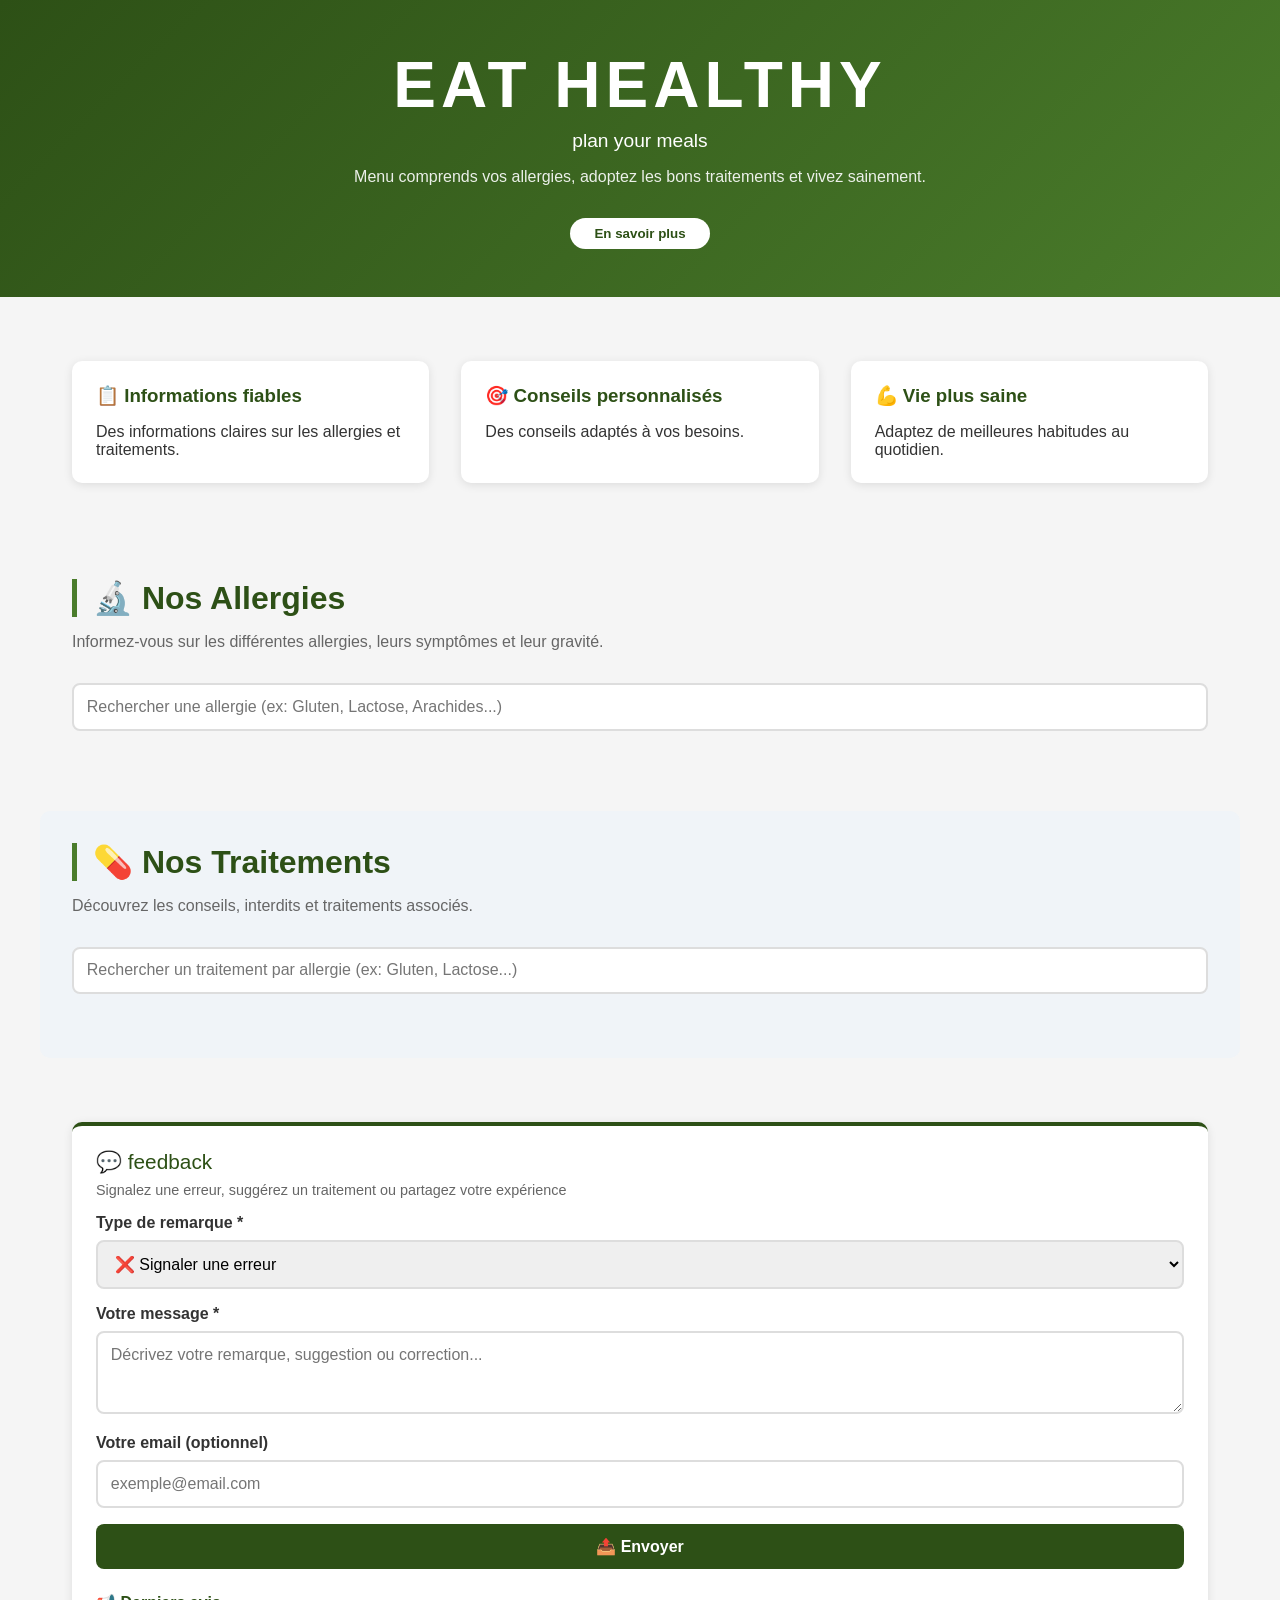
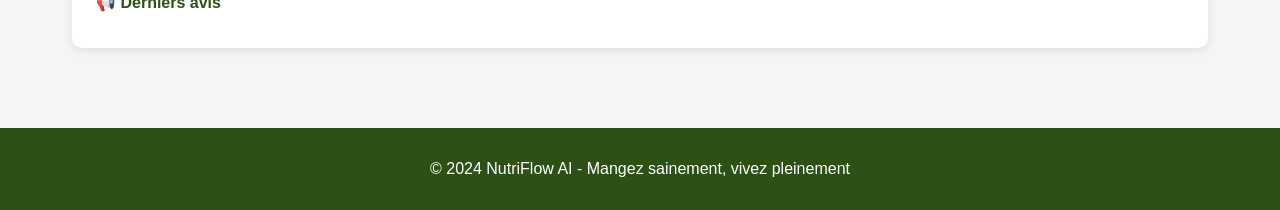
==== front_allergie_traitement.html @ 2b4dcabd "Add files via upload" ====
<!DOCTYPE html>
<html lang="fr">
<head>
    <meta charset="UTF-8">
    <meta name="viewport" content="width=device-width, initial-scale=1.0">
    <title>NutriFlow AI - Allergies & Traitements</title>
    <style>
        * {
            margin: 0;
            padding: 0;
            box-sizing: border-box;
        }

        body {
            font-family: 'Segoe UI', Tahoma, Geneva, Verdana, sans-serif;
            background: #f5f5f5;
            color: #333;
        }

        .banner {
            background: linear-gradient(135deg, #2d5016 0%, #4a7c2b 100%);
            padding: 3rem 2rem;
            text-align: center;
            color: white;
        }

        .banner h1 {
            font-size: 4rem;
            letter-spacing: 5px;
            margin-bottom: 0.5rem;
        }

        .banner p {
            font-size: 1.2rem;
            margin-bottom: 1rem;
        }

        .banner .subtitle {
            font-size: 1rem;
            opacity: 0.9;
        }

        .btn-primary {
            margin-top: 1rem;
            padding: 0.5rem 1.5rem;
            background: white;
            color: #2d5016;
            border: none;
            border-radius: 25px;
            cursor: pointer;
            font-weight: bold;
        }

        .container {
            max-width: 1200px;
            margin: 0 auto;
            padding: 2rem;
        }

        .section-title {
            font-size: 2rem;
            margin-bottom: 1rem;
            color: #2d5016;
            border-left: 5px solid #4a7c2b;
            padding-left: 1rem;
        }

        .section-subtitle {
            color: #666;
            margin-bottom: 2rem;
        }

        .info-cards {
            display: grid;
            grid-template-columns: repeat(auto-fit, minmax(300px, 1fr));
            gap: 2rem;
            margin: 2rem 0;
        }

        .info-card {
            background: white;
            padding: 1.5rem;
            border-radius: 10px;
            box-shadow: 0 2px 10px rgba(0,0,0,0.1);
        }

        .info-card h3 {
            color: #2d5016;
            margin-bottom: 1rem;
        }

        .search-box {
            margin: 1rem 0 2rem 0;
        }

        .search-box input {
            width: 100%;
            padding: 0.8rem;
            border: 2px solid #ddd;
            border-radius: 8px;
            font-size: 1rem;
        }

        .search-box input:focus {
            outline: none;
            border-color: #4a7c2b;
        }

        .result-table {
            width: 100%;
            border-collapse: collapse;
            background: white;
            border-radius: 10px;
            overflow: hidden;
            box-shadow: 0 2px 10px rgba(0,0,0,0.1);
        }

        .result-table th {
            background: #2d5016;
            color: white;
            padding: 1rem;
            text-align: left;
        }

        .result-table td {
            padding: 1rem;
            border-bottom: 1px solid #eee;
        }

        .result-table tr:hover {
            background: #f9f9f9;
        }

        .badge {
            display: inline-block;
            padding: 0.3rem 0.8rem;
            border-radius: 20px;
            font-size: 0.8rem;
            font-weight: bold;
        }

        .badge-legere {
            background: #4caf50;
            color: white;
        }

        .badge-moderate {
            background: #ff9800;
            color: white;
        }

        .badge-severe {
            background: #f44336;
            color: white;
        }

        .badge-faible {
            background: #4caf50;
            color: white;
        }

        .badge-moyen {
            background: #ff9800;
            color: white;
        }

        .badge-eleve {
            background: #f44336;
            color: white;
        }

        .no-result {
            text-align: center;
            padding: 2rem;
            background: white;
            border-radius: 10px;
            color: #999;
        }

        /* Feedback Box */
        .feedback-box {
            background: white;
            border-radius: 10px;
            margin-top: 2rem;
            padding: 1.5rem;
            box-shadow: 0 2px 10px rgba(0,0,0,0.1);
            border-top: 4px solid #2d5016;
        }

        .feedback-title {
            color: #2d5016;
            margin-bottom: 0.5rem;
            font-size: 1.3rem;
            display: flex;
            align-items: center;
            gap: 0.5rem;
        }

        .form-group {
            margin-bottom: 1rem;
        }

        .form-group label {
            display: block;
            margin-bottom: 0.5rem;
            font-weight: bold;
            color: #333;
        }

        .form-group input, .form-group select, .form-group textarea {
            width: 100%;
            padding: 0.8rem;
            border: 2px solid #ddd;
            border-radius: 8px;
            font-size: 1rem;
            font-family: inherit;
        }

        .form-group input:focus, .form-group select:focus, .form-group textarea:focus {
            outline: none;
            border-color: #4a7c2b;
        }

        .btn-submit {
            background: #2d5016;
            color: white;
            padding: 0.8rem 1.5rem;
            border: none;
            border-radius: 8px;
            cursor: pointer;
            font-weight: bold;
            font-size: 1rem;
            width: 100%;
        }

        .btn-submit:hover {
            background: #4a7c2b;
        }

        .feedback-card {
            background: #f9f9f9;
            padding: 1rem;
            border-radius: 8px;
            margin-bottom: 0.8rem;
            border-left: 4px solid #2d5016;
        }

        .feedback-header {
            display: flex;
            justify-content: space-between;
            align-items: center;
            margin-bottom: 0.5rem;
            flex-wrap: wrap;
        }

        .feedback-type {
            font-weight: bold;
            font-size: 0.85rem;
        }

        .feedback-date {
            font-size: 0.7rem;
            color: #999;
        }

        .feedback-message {
            color: #555;
            line-height: 1.5;
            margin: 0.5rem 0;
        }

        .alert {
            padding: 0.8rem;
            border-radius: 8px;
            margin-bottom: 1rem;
        }

        .alert-success {
            background: #d4edda;
            color: #155724;
            border: 1px solid #c3e6cb;
        }

        .alert-error {
            background: #f8d7da;
            color: #721c24;
            border: 1px solid #f5c6cb;
        }

        .footer {
            background: #2d5016;
            color: white;
            text-align: center;
            padding: 2rem;
            margin-top: 3rem;
        }

        @media (max-width: 768px) {
            .banner h1 {
                font-size: 2.5rem;
            }
            .result-table {
                font-size: 0.8rem;
            }
            .result-table th, .result-table td {
                padding: 0.5rem;
            }
            .feedback-header {
                flex-direction: column;
                align-items: flex-start;
                gap: 0.3rem;
            }
        }
    </style>
</head>
<body>
    <div class="banner">
        <h1>EAT HEALTHY</h1>
        <p>plan your meals</p>
        <p class="subtitle">Menu comprends vos allergies, adoptez les bons traitements et vivez sainement.</p>
        <button class="btn-primary" onclick="scrollToAllergies()">En savoir plus</button>
    </div>

    <div class="container">
        <div class="info-cards">
            <div class="info-card">
                <h3>📋 Informations fiables</h3>
                <p>Des informations claires sur les allergies et traitements.</p>
            </div>
            <div class="info-card">
                <h3>🎯 Conseils personnalisés</h3>
                <p>Des conseils adaptés à vos besoins.</p>
            </div>
            <div class="info-card">
                <h3>💪 Vie plus saine</h3>
                <p>Adaptez de meilleures habitudes au quotidien.</p>
            </div>
        </div>
    </div>

    <!-- Section Allergies -->
    <div class="container" id="allergies-section">
        <h2 class="section-title">🔬 Nos Allergies</h2>
        <p class="section-subtitle">Informez-vous sur les différentes allergies, leurs symptômes et leur gravité.</p>
        
        <div class="search-box">
            <input type="text" id="searchAllergie" placeholder="Rechercher une allergie (ex: Gluten, Lactose, Arachides...)" onkeyup="searchAllergie()">
        </div>
        
        <div id="allergie-result"></div>
    </div>

    <!-- Section Traitements -->
    <div class="container" style="background: #f0f4f8; border-radius: 10px; margin-top: 1rem;">
        <h2 class="section-title">💊 Nos Traitements</h2>
        <p class="section-subtitle">Découvrez les conseils, interdits et traitements associés.</p>
        
        <div class="search-box">
            <input type="text" id="searchTraitement" placeholder="Rechercher un traitement par allergie (ex: Gluten, Lactose...)" onkeyup="searchTraitement()">
        </div>
        
        <div id="traitement-result"></div>
    </div>

    <!-- Feedback Box -->
    <div class="container">
        <div class="feedback-box">
            <div class="feedback-title">
                💬 feedback
            </div>
            <p style="color: #666; margin-bottom: 1rem; font-size: 0.9rem;">Signalez une erreur, suggérez un traitement ou partagez votre expérience</p>
            
            <div id="feedback-message"></div>
            
            <form id="feedback-form">
                <div class="form-group">
                    <label>Type de remarque *</label>
                    <select id="feedback-type">
                        <option value="erreur">❌ Signaler une erreur</option>
                        <option value="suggestion">💡 Suggérer un traitement/conseil</option>
                        <option value="experience">📝 Partager mon expérience</option>
                        <option value="alternative">🍽️ Proposer une alternative alimentaire</option>
                    </select>
                </div>
                
                <div class="form-group">
                    <label>Votre message *</label>
                    <textarea id="feedback-message-text" rows="3" placeholder="Décrivez votre remarque, suggestion ou correction..."></textarea>
                </div>
                
                <div class="form-group">
                    <label>Votre email (optionnel)</label>
                    <input type="email" id="feedback-email" placeholder="exemple@email.com">
                </div>
                
                <button type="submit" class="btn-submit">📤 Envoyer</button>
            </form>
            
            <!-- Derniers avis -->
            <div style="margin-top: 1.5rem;">
                <h3 style="color: #2d5016; margin-bottom: 0.8rem; font-size: 1rem;">📢 Derniers avis</h3>
                <div id="recent-feedback"></div>
            </div>
        </div>
    </div>

    <footer class="footer">
        <p>© 2024 NutriFlow AI - Mangez sainement, vivez pleinement</p>
    </footer>

    <script src="front_allergie_traitement.js"></script>
    <script>
        function scrollToAllergies() {
            document.getElementById('allergies-section').scrollIntoView({ behavior: 'smooth' });
        }
    </script>
</body>
</html>
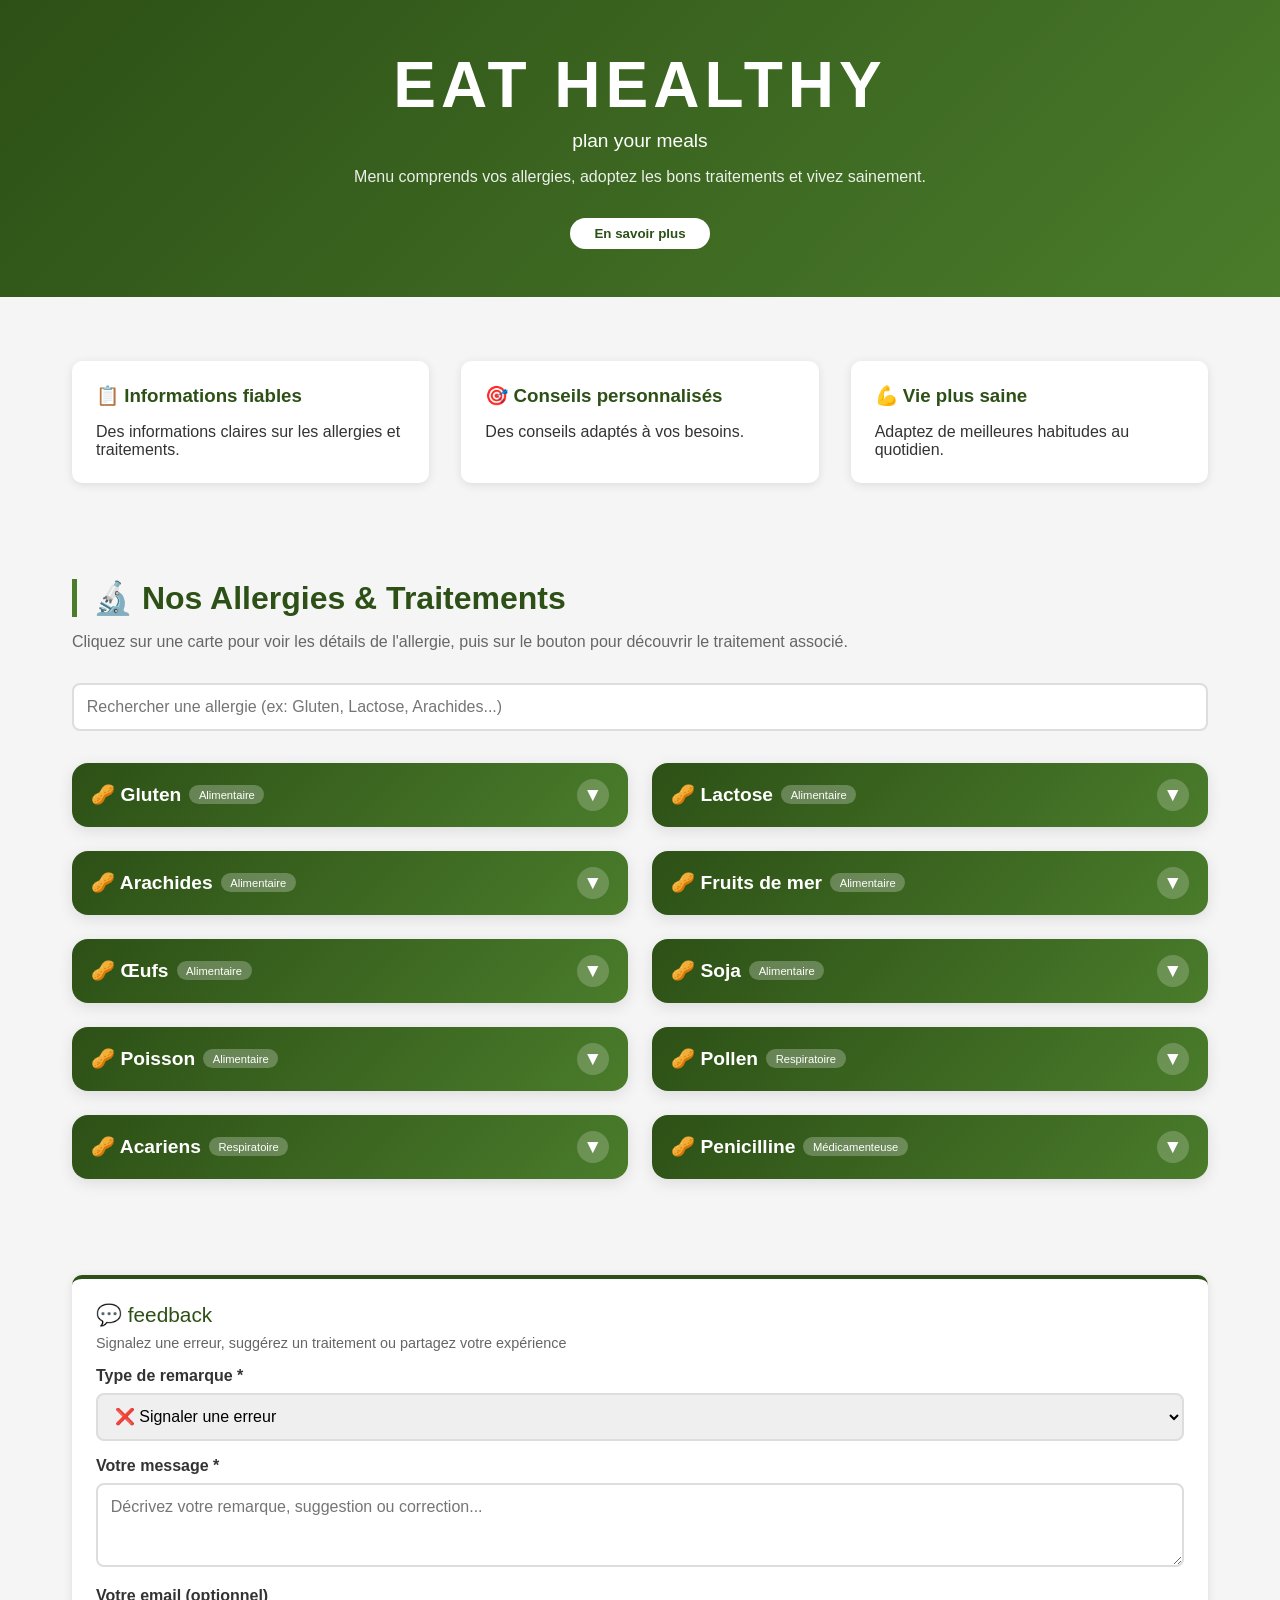
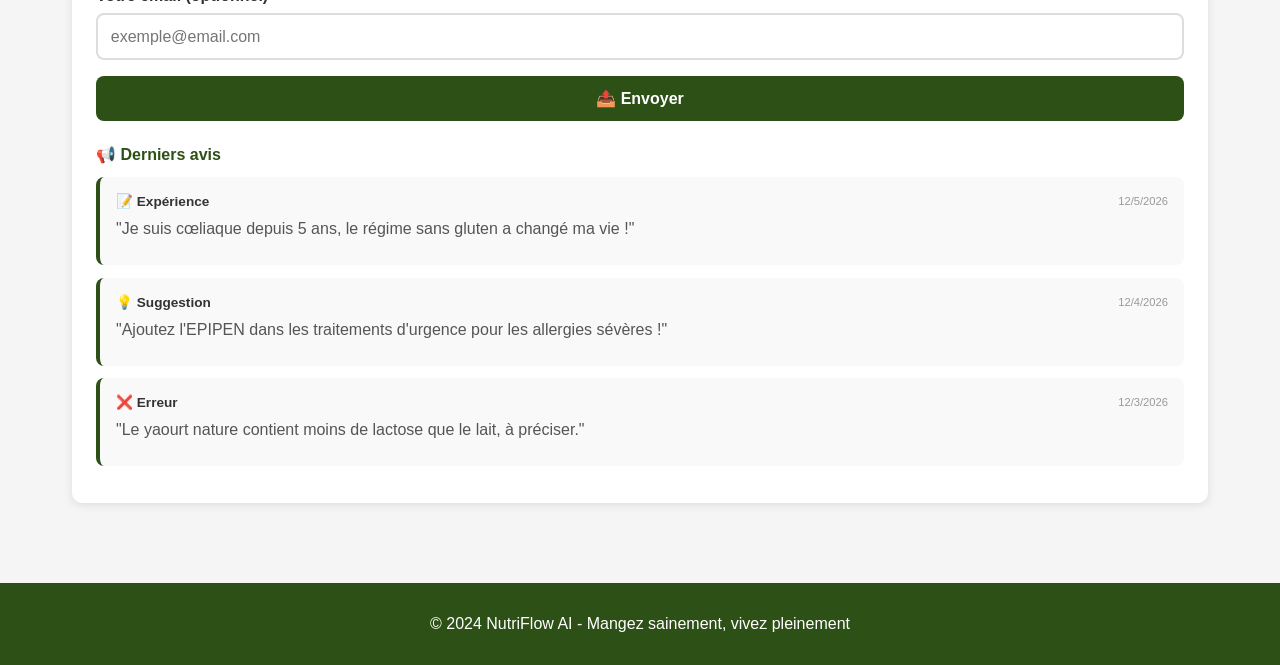
==== commit 9c905746: "Add files via upload" ====
--- a/front_allergie_traitement.html
+++ b/front_allergie_traitement.html
@@ -5,6 +5,7 @@
     <meta name="viewport" content="width=device-width, initial-scale=1.0">
     <title>NutriFlow AI - Allergies & Traitements</title>
     <style>
+        /* ===== STYLES EXISTANTS ===== */
         * {
             margin: 0;
             padding: 0;
@@ -106,75 +107,35 @@
             border-color: #4a7c2b;
         }
 
-        .result-table {
-            width: 100%;
-            border-collapse: collapse;
-            background: white;
-            border-radius: 10px;
-            overflow: hidden;
-            box-shadow: 0 2px 10px rgba(0,0,0,0.1);
-        }
-
-        .result-table th {
-            background: #2d5016;
-            color: white;
-            padding: 1rem;
-            text-align: left;
-        }
-
-        .result-table td {
-            padding: 1rem;
-            border-bottom: 1px solid #eee;
-        }
-
-        .result-table tr:hover {
-            background: #f9f9f9;
-        }
-
-        .badge {
-            display: inline-block;
-            padding: 0.3rem 0.8rem;
-            border-radius: 20px;
-            font-size: 0.8rem;
-            font-weight: bold;
-        }
-
-        .badge-legere {
-            background: #4caf50;
-            color: white;
-        }
-
-        .badge-moderate {
-            background: #ff9800;
-            color: white;
-        }
-
-        .badge-severe {
-            background: #f44336;
-            color: white;
-        }
-
-        .badge-faible {
-            background: #4caf50;
-            color: white;
-        }
-
-        .badge-moyen {
-            background: #ff9800;
-            color: white;
-        }
-
-        .badge-eleve {
-            background: #f44336;
-            color: white;
-        }
-
         .no-result {
             text-align: center;
             padding: 2rem;
             background: white;
             border-radius: 10px;
             color: #999;
+        }
+
+        .badge {
+            display: inline-block;
+            padding: 0.3rem 0.8rem;
+            border-radius: 20px;
+            font-size: 0.8rem;
+            font-weight: bold;
+        }
+
+        .badge-legere, .badge-faible {
+            background: #4caf50;
+            color: white;
+        }
+
+        .badge-moderate, .badge-moyen {
+            background: #ff9800;
+            color: white;
+        }
+
+        .badge-severe, .badge-eleve {
+            background: #f44336;
+            color: white;
         }
 
         /* Feedback Box */
@@ -198,6 +159,7 @@
 
         .form-group {
             margin-bottom: 1rem;
+            position: relative;
         }
 
         .form-group label {
@@ -214,11 +176,44 @@
             border-radius: 8px;
             font-size: 1rem;
             font-family: inherit;
+            transition: all 0.3s ease;
         }
 
         .form-group input:focus, .form-group select:focus, .form-group textarea:focus {
             outline: none;
             border-color: #4a7c2b;
+        }
+
+        .form-group input.error, .form-group textarea.error, .form-group select.error {
+            border-color: #f44336;
+            background-color: #fff8f8;
+        }
+
+        .form-group input.valid, .form-group textarea.valid, .form-group select.valid {
+            border-color: #4caf50;
+            background-color: #f0fff0;
+        }
+
+        .field-error {
+            color: #f44336;
+            font-size: 0.75rem;
+            margin-top: 0.25rem;
+            display: none;
+        }
+
+        .field-error.show {
+            display: block;
+        }
+
+        .field-success {
+            color: #4caf50;
+            font-size: 0.75rem;
+            margin-top: 0.25rem;
+            display: none;
+        }
+
+        .field-success.show {
+            display: block;
         }
 
         .btn-submit {
@@ -295,20 +290,220 @@
             margin-top: 3rem;
         }
 
+        /* ===== NOUVEAUX STYLES POUR LES CARTES MODERNES ===== */
+        .allergies-grid {
+            display: grid;
+            grid-template-columns: repeat(auto-fill, minmax(380px, 1fr));
+            gap: 1.5rem;
+            margin-top: 1rem;
+        }
+
+        .allergie-card {
+            background: white;
+            border-radius: 16px;
+            overflow: hidden;
+            box-shadow: 0 4px 15px rgba(0,0,0,0.1);
+            transition: transform 0.2s ease, box-shadow 0.2s ease;
+        }
+
+        .allergie-card:hover {
+            transform: translateY(-3px);
+            box-shadow: 0 8px 25px rgba(0,0,0,0.15);
+        }
+
+        .card-header {
+            background: linear-gradient(135deg, #2d5016 0%, #4a7c2b 100%);
+            padding: 1rem 1.2rem;
+            display: flex;
+            justify-content: space-between;
+            align-items: center;
+            cursor: pointer;
+        }
+
+        .card-header h3 {
+            color: white;
+            margin: 0;
+            font-size: 1.2rem;
+            display: flex;
+            align-items: center;
+            gap: 0.5rem;
+            flex-wrap: wrap;
+        }
+
+        .card-header .category-badge {
+            background: rgba(255,255,255,0.25);
+            padding: 0.2rem 0.6rem;
+            border-radius: 20px;
+            font-size: 0.7rem;
+            font-weight: normal;
+        }
+
+        .toggle-icon {
+            background: rgba(255,255,255,0.2);
+            width: 32px;
+            height: 32px;
+            border-radius: 50%;
+            display: flex;
+            align-items: center;
+            justify-content: center;
+            cursor: pointer;
+            transition: transform 0.3s ease;
+            font-size: 1.2rem;
+            color: white;
+        }
+
+        .toggle-icon:hover {
+            background: rgba(255,255,255,0.35);
+        }
+
+        .toggle-icon.rotated {
+            transform: rotate(180deg);
+        }
+
+        .card-body {
+            padding: 1.2rem;
+            border-bottom: 1px solid #eee;
+        }
+
+        .card-body.hidden {
+            display: none;
+        }
+
+        .allergie-detail {
+            margin-bottom: 0.8rem;
+        }
+
+        .allergie-detail .label {
+            font-weight: bold;
+            color: #2d5016;
+            font-size: 0.75rem;
+            text-transform: uppercase;
+            letter-spacing: 0.5px;
+            margin-bottom: 0.3rem;
+        }
+
+        .allergie-detail .value {
+            font-size: 0.9rem;
+            color: #555;
+            line-height: 1.4;
+        }
+
+        .gravite-badge {
+            display: inline-block;
+            padding: 0.2rem 0.8rem;
+            border-radius: 20px;
+            font-size: 0.75rem;
+            font-weight: bold;
+        }
+
+        .traitement-section {
+            background: #f8f9fa;
+            margin: 0;
+            transition: all 0.3s ease;
+        }
+
+        .traitement-section.hidden {
+            display: none;
+        }
+
+        .traitement-header {
+            background: #e8f0e3;
+            padding: 0.8rem 1.2rem;
+            cursor: pointer;
+            display: flex;
+            justify-content: space-between;
+            align-items: center;
+            border-top: 1px solid #ddd;
+        }
+
+        .traitement-header span:first-child {
+            font-weight: bold;
+            color: #2d5016;
+            display: flex;
+            align-items: center;
+            gap: 0.5rem;
+        }
+
+        .traitement-icon {
+            transition: transform 0.3s ease;
+        }
+
+        .traitement-icon.rotated {
+            transform: rotate(180deg);
+        }
+
+        .traitement-body {
+            padding: 1.2rem;
+            background: white;
+        }
+
+        .traitement-body.hidden {
+            display: none;
+        }
+
+        .traitement-grid {
+            display: grid;
+            grid-template-columns: repeat(auto-fit, minmax(200px, 1fr));
+            gap: 1rem;
+        }
+
+        .traitement-item {
+            background: #f9f9f9;
+            padding: 0.8rem;
+            border-radius: 10px;
+            border-left: 3px solid #4a7c2b;
+        }
+
+        .traitement-item .item-label {
+            font-weight: bold;
+            color: #2d5016;
+            font-size: 0.7rem;
+            text-transform: uppercase;
+            margin-bottom: 0.4rem;
+        }
+
+        .traitement-item .item-value {
+            font-size: 0.85rem;
+            color: #444;
+            line-height: 1.4;
+        }
+
+        .btn-traitement {
+            background: #2d5016;
+            color: white;
+            border: none;
+            padding: 0.6rem 1rem;
+            border-radius: 25px;
+            cursor: pointer;
+            font-size: 0.85rem;
+            font-weight: bold;
+            display: inline-flex;
+            align-items: center;
+            gap: 0.5rem;
+            transition: background 0.2s;
+            margin-top: 0.8rem;
+            width: 100%;
+            justify-content: center;
+        }
+
+        .btn-traitement:hover {
+            background: #4a7c2b;
+        }
+
         @media (max-width: 768px) {
             .banner h1 {
                 font-size: 2.5rem;
             }
-            .result-table {
-                font-size: 0.8rem;
-            }
-            .result-table th, .result-table td {
-                padding: 0.5rem;
+            .allergies-grid {
+                grid-template-columns: 1fr;
             }
             .feedback-header {
                 flex-direction: column;
                 align-items: flex-start;
                 gap: 0.3rem;
+            }
+            .traitement-grid {
+                grid-template-columns: 1fr;
             }
         }
     </style>
@@ -338,28 +533,16 @@
         </div>
     </div>
 
-    <!-- Section Allergies -->
+    <!-- Section Unique: Allergies & Traitements (intégrés dans les cartes) -->
     <div class="container" id="allergies-section">
-        <h2 class="section-title">🔬 Nos Allergies</h2>
-        <p class="section-subtitle">Informez-vous sur les différentes allergies, leurs symptômes et leur gravité.</p>
+        <h2 class="section-title">🔬 Nos Allergies & Traitements</h2>
+        <p class="section-subtitle">Cliquez sur une carte pour voir les détails de l'allergie, puis sur le bouton pour découvrir le traitement associé.</p>
         
         <div class="search-box">
             <input type="text" id="searchAllergie" placeholder="Rechercher une allergie (ex: Gluten, Lactose, Arachides...)" onkeyup="searchAllergie()">
         </div>
         
         <div id="allergie-result"></div>
-    </div>
-
-    <!-- Section Traitements -->
-    <div class="container" style="background: #f0f4f8; border-radius: 10px; margin-top: 1rem;">
-        <h2 class="section-title">💊 Nos Traitements</h2>
-        <p class="section-subtitle">Découvrez les conseils, interdits et traitements associés.</p>
-        
-        <div class="search-box">
-            <input type="text" id="searchTraitement" placeholder="Rechercher un traitement par allergie (ex: Gluten, Lactose...)" onkeyup="searchTraitement()">
-        </div>
-        
-        <div id="traitement-result"></div>
     </div>
 
     <!-- Feedback Box -->
@@ -386,17 +569,20 @@
                 <div class="form-group">
                     <label>Votre message *</label>
                     <textarea id="feedback-message-text" rows="3" placeholder="Décrivez votre remarque, suggestion ou correction..."></textarea>
+                    <div class="field-error" id="message-error">⚠️ Le message doit contenir au moins 5 caractères</div>
+                    <div class="field-success" id="message-success">✅ Message valide</div>
                 </div>
                 
                 <div class="form-group">
                     <label>Votre email (optionnel)</label>
                     <input type="email" id="feedback-email" placeholder="exemple@email.com">
+                    <div class="field-error" id="email-error">⚠️ Veuillez entrer un email valide (ex: nom@domaine.com)</div>
+                    <div class="field-success" id="email-success">✅ Email valide</div>
                 </div>
                 
-                <button type="submit" class="btn-submit">📤 Envoyer</button>
+                <button type="submit" class="btn-submit" id="submit-btn">📤 Envoyer</button>
             </form>
             
-            <!-- Derniers avis -->
             <div style="margin-top: 1.5rem;">
                 <h3 style="color: #2d5016; margin-bottom: 0.8rem; font-size: 1rem;">📢 Derniers avis</h3>
                 <div id="recent-feedback"></div>
